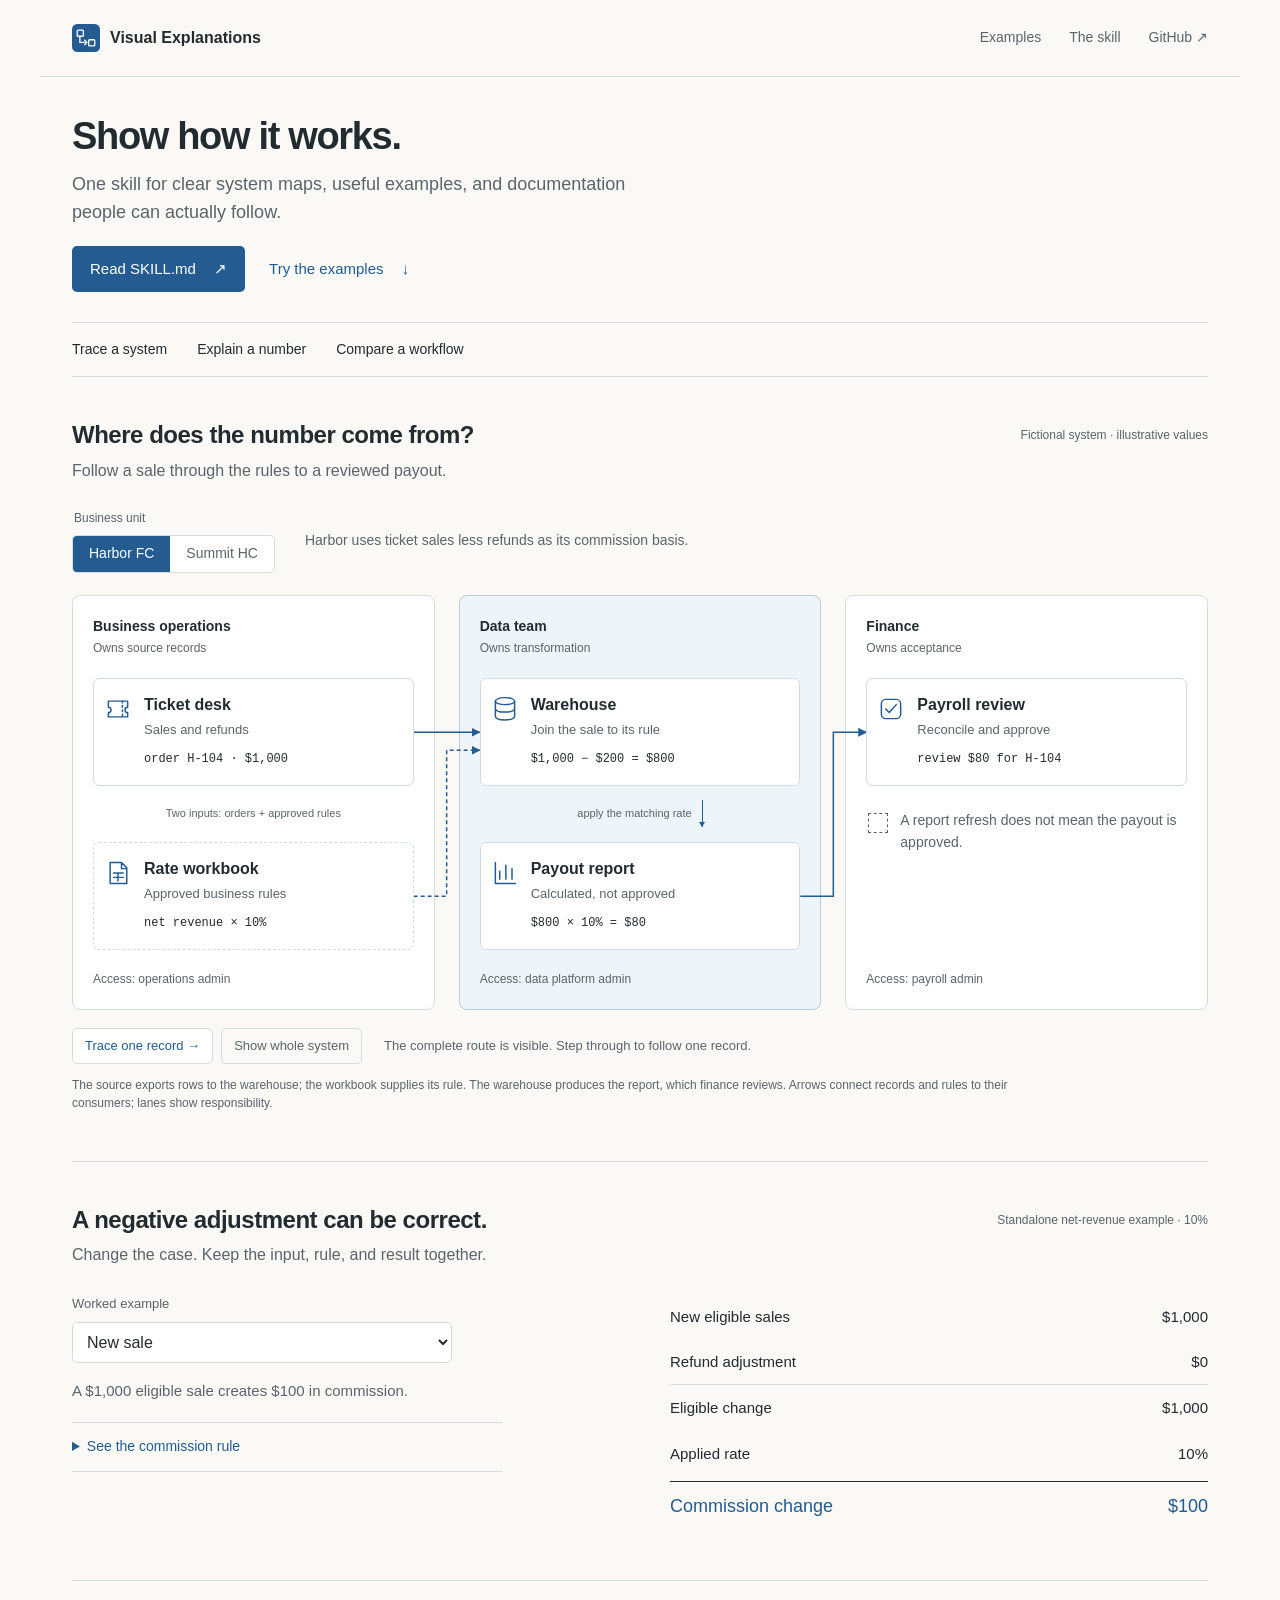
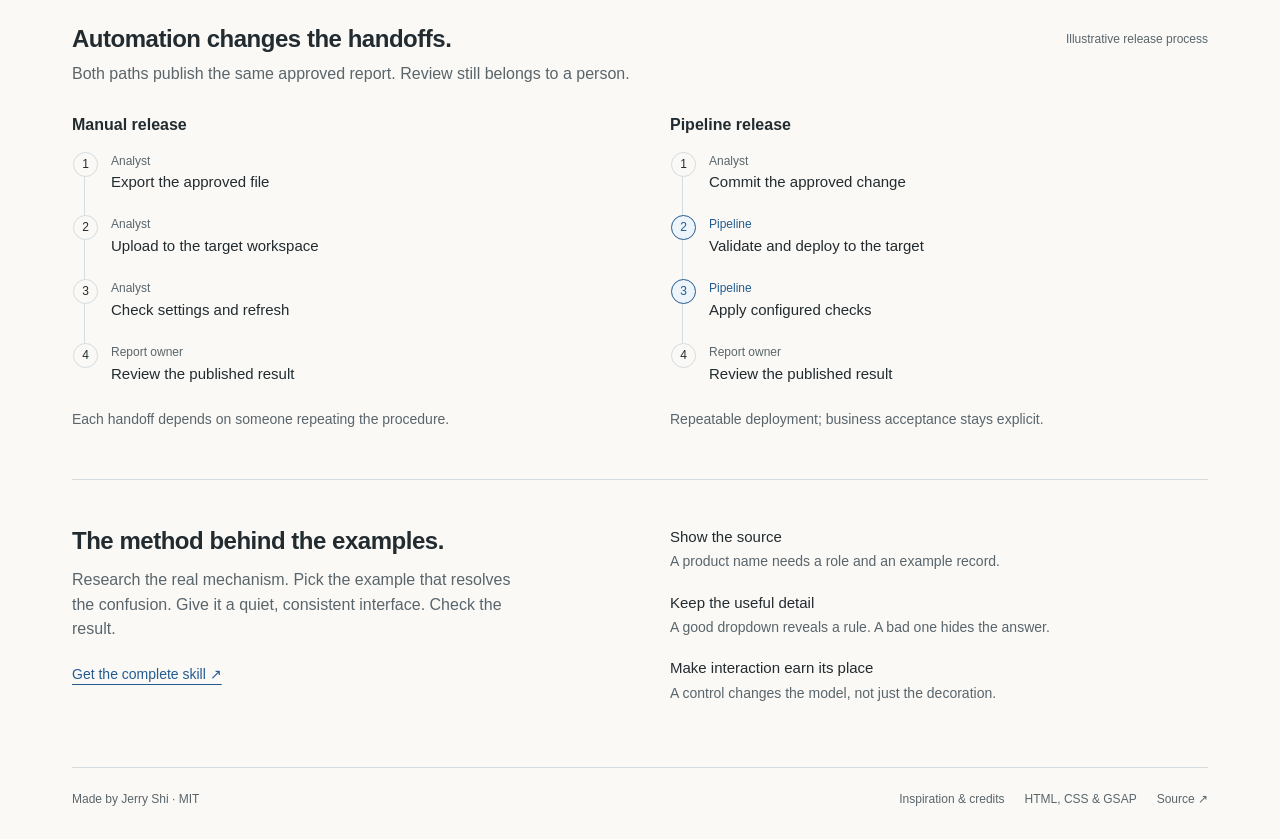
==== index.html @ a8cb2720 "Publish visual explanation skill and interactive example gallery" ====
<!doctype html>
<html lang="en">
  <head>
    <meta charset="utf-8" />
    <meta name="viewport" content="width=device-width,initial-scale=1" />
    <meta
      name="description"
      content="A practical skill for visual documentation. Trace a source, inspect a rule, compare a workflow."
    />
    <title>Visual Explanations — Jerry Shi</title>
    <link rel="icon" href="assets/mark.svg" type="image/svg+xml" />
    <link rel="stylesheet" href="examples/style.css" />
    <script defer src="examples/model.js"></script>
    <script defer src="examples/app.js"></script>
  </head>
  <body>
    <a class="skip" href="#main">Skip to examples</a>
    <svg class="symbol-bank" aria-hidden="true">
      <defs>
        <symbol id="ticket" viewBox="0 0 32 32">
          <path d="M5 7h22v7a3 3 0 0 0 0 6v5H5v-5a3 3 0 0 0 0-6Z" />
          <path d="M21 7v18" stroke-dasharray="2 3" />
        </symbol>
        <symbol id="sheet" viewBox="0 0 32 32">
          <path d="M7 4h13l6 6v18H7Z M20 4v7h6 M11 16h11 M11 21h11 M16 16v9" />
        </symbol>
        <symbol id="database" viewBox="0 0 32 32">
          <ellipse cx="16" cy="7" rx="11" ry="4" />
          <path d="M5 7v17c0 6 22 6 22 0V7 M5 15c0 6 22 6 22 0" />
        </symbol>
        <symbol id="chart" viewBox="0 0 32 32">
          <path d="M5 4v24h23 M10 23V14 M17 23V7 M24 23V11" />
        </symbol>
        <symbol id="check" viewBox="0 0 32 32">
          <rect x="5" y="5" width="22" height="22" rx="5" />
          <path d="m10 16 4 4 8-9" />
        </symbol>
      </defs>
    </svg>
    <header class="site-header">
      <a href="#" class="wordmark"
        ><img src="assets/mark.svg" width="28" height="28" alt="" />Visual
        Explanations</a
      >
      <nav aria-label="Main">
        <a href="#system">Examples</a
        ><a
          href="https://github.com/jerryshi042003/visual-explanations/blob/main/SKILL.md"
          >The skill</a
        ><a href="https://github.com/jerryshi042003/visual-explanations"
          >GitHub ↗</a
        >
      </nav>
    </header>
    <main id="main">
      <section class="intro">
        <h1>Show how it works.</h1>
        <p>
          One skill for clear system maps, useful examples, and documentation
          people can actually follow.
        </p>
        <div class="intro-links">
          <a
            class="primary"
            href="https://github.com/jerryshi042003/visual-explanations/blob/main/SKILL.md"
            >Read SKILL.md <span aria-hidden="true">↗</span></a
          ><a href="#system"
            >Try the examples <span aria-hidden="true">↓</span></a
          >
        </div>
      </section>
      <div class="section-nav">
        <a href="#system">Trace a system</a
        ><a href="#calculation">Explain a number</a
        ><a href="#workflow">Compare a workflow</a>
      </div>
      <section id="system" class="example">
        <div class="section-head">
          <div>
            <h2>Where does the number come from?</h2>
            <p>Follow a sale through the rules to a reviewed payout.</p>
          </div>
          <span class="annotation">Fictional system · illustrative values</span>
        </div>
        <div class="toolbar">
          <fieldset>
            <legend>Business unit</legend>
            <div class="segmented">
              <button type="button" data-unit="harbor" aria-pressed="true">
                Harbor FC</button
              ><button type="button" data-unit="summit" aria-pressed="false">
                Summit HC
              </button>
            </div>
          </fieldset>
          <p id="unit-description">
            Harbor uses ticket sales less refunds as its commission basis.
          </p>
        </div>
        <div
          class="system-map"
          aria-label="Source to payout, grouped by responsible team"
        >
          <svg class="flow-edges" aria-hidden="true">
            <defs>
              <marker
                id="arrow"
                viewBox="0 0 10 10"
                refX="9"
                refY="5"
                markerWidth="6"
                markerHeight="6"
                orient="auto"
              >
                <path d="M0 0 10 5 0 10Z" fill="#245b91" />
              </marker>
            </defs>
            <g></g>
          </svg>
          <div class="lane">
            <div class="lane-heading">
              Business operations<span>Owns source records</span>
            </div>
            <div class="node" data-stage="0">
              <svg aria-hidden="true"><use href="#ticket" /></svg>
              <div>
                <h3 id="source-name">Ticket desk</h3>
                <p id="source-role">Sales and refunds</p>
                <code id="source-record">order H-104 · $1,000</code>
              </div>
            </div>
            <div class="connector">
              <span>Two inputs: orders + approved rules</span>
            </div>
            <div class="node rule-node">
              <svg aria-hidden="true"><use href="#sheet" /></svg>
              <div>
                <h3>Rate workbook</h3>
                <p>Approved business rules</p>
                <code id="rule-record">net revenue × 10%</code>
              </div>
            </div>
            <p class="access">Access: operations admin</p>
          </div>
          <div class="lane data-lane">
            <div class="lane-heading">
              Data team<span>Owns transformation</span>
            </div>
            <div class="node" data-stage="1">
              <svg aria-hidden="true"><use href="#database" /></svg>
              <div>
                <h3>Warehouse</h3>
                <p>Join the sale to its rule</p>
                <code id="warehouse-record">$1,000 − $200 = $800</code>
              </div>
            </div>
            <div class="connector">
              <span>apply the matching rate</span><i aria-hidden="true"></i>
            </div>
            <div class="node" data-stage="2">
              <svg aria-hidden="true"><use href="#chart" /></svg>
              <div>
                <h3>Payout report</h3>
                <p>Calculated, not approved</p>
                <code id="report-record">$800 × 10% = $80</code>
              </div>
            </div>
            <p class="access">Access: data platform admin</p>
          </div>
          <div class="lane">
            <div class="lane-heading">Finance<span>Owns acceptance</span></div>
            <div class="node" data-stage="3">
              <svg aria-hidden="true"><use href="#check" /></svg>
              <div>
                <h3>Payroll review</h3>
                <p>Reconcile and approve</p>
                <code id="payroll-record">review $80 for H-104</code>
              </div>
            </div>
            <div class="boundary-note">
              <span class="line-swatch" aria-hidden="true"></span>
              <p>A report refresh does not mean the payout is approved.</p>
            </div>
            <p class="access">Access: payroll admin</p>
          </div>
        </div>
        <div class="trace">
          <div class="trace-controls">
            <button id="trace-next" type="button">Trace one record →</button
            ><button id="trace-reset" type="button" class="quiet">
              Show whole system
            </button>
          </div>
          <p id="trace-status" role="status">
            The complete route is visible. Step through to follow one record.
          </p>
        </div>
        <p class="map-key">
          The source exports rows to the warehouse; the workbook supplies its
          rule. The warehouse produces the report, which finance reviews. Arrows
          connect records and rules to their consumers; lanes show
          responsibility.
        </p>
      </section>
      <section id="calculation" class="example">
        <div class="section-head">
          <div>
            <h2>A negative adjustment can be correct.</h2>
            <p>Change the case. Keep the input, rule, and result together.</p>
          </div>
          <span class="annotation">Standalone net-revenue example · 10%</span>
        </div>
        <div class="calculator">
          <div class="case-select">
            <label for="case">Worked example</label
            ><select id="case">
              <option value="sale">New sale</option>
              <option value="refund">Refund after payment</option>
              <option value="mixed">Sale and refund together</option>
            </select>
            <p id="case-explanation">
              A $1,000 eligible sale creates $100 in commission.
            </p>
            <details>
              <summary>See the commission rule</summary>
              <div class="rule-example">
                <p>Eligible change × 10% = commission change</p>
                <p>
                  A refund reverses the commission attributable to that refund.
                  It is not a second charge for the original sale.
                </p>
                <p>
                  This example assumes the refund is eligible for reversal and
                  uses the original 10% rate.
                </p>
              </div>
            </details>
          </div>
          <div class="math" aria-live="polite">
            <div>
              <span>New eligible sales</span><output id="sales">$1,000</output>
            </div>
            <div>
              <span>Refund adjustment</span><output id="refund">$0</output>
            </div>
            <div class="subtotal">
              <span>Eligible change</span><output id="basis">$1,000</output>
            </div>
            <div><span>Applied rate</span><output>10%</output></div>
            <div class="result">
              <span>Commission change</span
              ><output id="commission">$100</output>
            </div>
          </div>
        </div>
      </section>
      <section id="workflow" class="example">
        <div class="section-head">
          <div>
            <h2>Automation changes the handoffs.</h2>
            <p>
              Both paths publish the same approved report. Review still belongs
              to a person.
            </p>
          </div>
          <span class="annotation">Illustrative release process</span>
        </div>
        <div class="comparison">
          <div>
            <h3>Manual release</h3>
            <ol>
              <li><span>Analyst</span>Export the approved file</li>
              <li><span>Analyst</span>Upload to the target workspace</li>
              <li><span>Analyst</span>Check settings and refresh</li>
              <li><span>Report owner</span>Review the published result</li>
            </ol>
            <p>Each handoff depends on someone repeating the procedure.</p>
          </div>
          <div>
            <h3>Pipeline release</h3>
            <ol>
              <li><span>Analyst</span>Commit the approved change</li>
              <li class="machine">
                <span>Pipeline</span>Validate and deploy to the target
              </li>
              <li class="machine">
                <span>Pipeline</span>Apply configured checks
              </li>
              <li><span>Report owner</span>Review the published result</li>
            </ol>
            <p>Repeatable deployment; business acceptance stays explicit.</p>
          </div>
        </div>
      </section>
      <section class="method" id="method">
        <div>
          <h2>The method behind the examples.</h2>
          <p>
            Research the real mechanism. Pick the example that resolves the
            confusion. Give it a quiet, consistent interface. Check the result.
          </p>
          <a
            href="https://github.com/jerryshi042003/visual-explanations/blob/main/SKILL.md"
            >Get the complete skill ↗</a
          >
        </div>
        <dl>
          <div>
            <dt>Show the source</dt>
            <dd>A product name needs a role and an example record.</dd>
          </div>
          <div>
            <dt>Keep the useful detail</dt>
            <dd>A good dropdown reveals a rule. A bad one hides the answer.</dd>
          </div>
          <div>
            <dt>Make interaction earn its place</dt>
            <dd>A control changes the model, not just the decoration.</dd>
          </div>
        </dl>
      </section>
      <footer>
        <span>Made by Jerry Shi · MIT</span>
        <div>
          <a
            href="https://github.com/jerryshi042003/visual-explanations/blob/main/references/inspiration.md"
            >Inspiration & credits</a
          ><a
            href="https://github.com/jerryshi042003/visual-explanations/blob/main/references/toolkit.md"
            >HTML, CSS & GSAP</a
          ><a href="https://github.com/jerryshi042003/visual-explanations"
            >Source ↗</a
          >
        </div>
      </footer>
    </main>
  </body>
</html>
---- examples/style.css ----
:root {
  --paper: #faf9f6;
  --white: #fff;
  --ink: #222b30;
  --muted: #59656b;
  --line: #d5dce0;
  --blue: #245b91;
  --tint: #edf4fa;
  --warm: #f2eee4;
  --radius: 8px;
}
* {
  box-sizing: border-box;
}
html {
  scroll-behavior: smooth;
  scroll-padding-top: 24px;
}
body {
  margin: 0;
  background: var(--paper);
  color: var(--ink);
  font:
    16px/1.55 -apple-system,
    BlinkMacSystemFont,
    "Segoe UI",
    sans-serif;
}
::selection {
  background: #c8dfef;
  color: #142f47;
}
a {
  color: var(--blue);
  text-underline-offset: 5px;
}
button,
select {
  font: inherit;
}
button,
a,
select,
summary {
  -webkit-tap-highlight-color: transparent;
}
button {
  cursor: pointer;
}
a:focus-visible,
button:focus-visible,
select:focus-visible,
summary:focus-visible {
  outline: 3px solid var(--blue);
  outline-offset: 4px;
}
h1,
h2,
h3,
p {
  margin: 0;
}
h1 {
  font-size: clamp(32px, 4.2vw, 50px);
  font-weight: 600;
  letter-spacing: -0.035em;
  line-height: 1.15;
}
h2 {
  font-size: 24px;
  font-weight: 600;
  letter-spacing: -0.02em;
  line-height: 1.3;
}
h3 {
  font-size: 16px;
  font-weight: 600;
}
p {
  color: var(--muted);
}
.symbol-bank {
  position: absolute;
  width: 0;
  height: 0;
  overflow: hidden;
}
.skip {
  position: absolute;
  left: 20px;
  top: -80px;
  background: white;
  padding: 12px;
  z-index: 10;
}
.skip:focus {
  top: 12px;
}
.site-header {
  max-width: 1200px;
  margin: auto;
  padding: 24px 32px;
  display: flex;
  justify-content: space-between;
  align-items: center;
  border-bottom: 1px solid var(--line);
}
.wordmark {
  display: flex;
  align-items: center;
  gap: 10px;
  font-size: 16px;
  font-weight: 600;
  color: var(--ink);
  text-decoration: none;
}
.site-header nav {
  display: flex;
  gap: 28px;
  font-size: 14px;
}
.site-header nav a {
  color: var(--muted);
  text-decoration: none;
}
.site-header a:hover,
footer a:hover {
  text-decoration: underline;
}
main {
  max-width: 1200px;
  padding: 0 32px;
  margin: auto;
}
.intro {
  padding: 64px 0 48px;
  max-width: 720px;
}
.intro p {
  margin: 18px 0 24px;
  max-width: 570px;
  font-size: 18px;
}
.intro-links {
  display: flex;
  align-items: center;
  gap: 24px;
}
.intro-links a {
  text-decoration: none;
  font-size: 15px;
}
.intro-links span {
  margin-left: 14px;
}
.primary {
  background: var(--blue);
  color: white;
  padding: 11px 18px;
  border-radius: 5px;
}
.primary:hover {
  background: #194974;
}
.section-nav {
  display: flex;
  gap: 30px;
  padding: 16px 0;
  border-block: 1px solid var(--line);
  font-size: 14px;
}
.section-nav a {
  color: var(--ink);
  text-decoration: none;
}
.section-nav a:hover {
  text-decoration: underline;
}
.example {
  padding: 42px 0 48px;
  border-bottom: 1px solid var(--line);
}
.section-head {
  display: flex;
  align-items: flex-start;
  justify-content: space-between;
  gap: 20px;
  margin-bottom: 26px;
}
.section-head p {
  margin-top: 8px;
}
.annotation {
  font-size: 12px;
  color: var(--muted);
  white-space: nowrap;
  padding-top: 7px;
}
.toolbar {
  display: flex;
  align-items: center;
  gap: 30px;
  margin-bottom: 22px;
}
.toolbar p {
  font-size: 14px;
  max-width: 510px;
}
.toolbar fieldset {
  margin: 0;
  padding: 0;
  border: 0;
  flex-shrink: 0;
}
.toolbar legend {
  font-size: 12px;
  margin-bottom: 7px;
  color: var(--muted);
}
.segmented {
  display: flex;
  border: 1px solid var(--line);
  border-radius: 5px;
  overflow: hidden;
  background: white;
}
.segmented button {
  border: 0;
  padding: 7px 16px;
  background: transparent;
  color: var(--muted);
  font-size: 14px;
}
.segmented button[aria-pressed="true"] {
  background: var(--blue);
  color: white;
}
.system-map {
  display: grid;
  grid-template-columns: 1fr 1fr 1fr;
  gap: 24px;
}
.lane {
  border: 1px solid var(--line);
  border-radius: var(--radius);
  padding: 20px;
  background: var(--white);
  position: relative;
  display: flex;
  flex-direction: column;
}
.lane:not(:last-child)::after {
  content: "→";
  position: absolute;
  right: -21px;
  top: 112px;
  font-size: 20px;
  color: var(--blue);
  z-index: 1;
}
.data-lane {
  background: var(--tint);
  border-color: #b6cde0;
}
.lane-heading {
  font-size: 14px;
  font-weight: 600;
  margin-bottom: 20px;
}
.lane-heading span {
  display: block;
  font-size: 12px;
  font-weight: 400;
  color: var(--muted);
  margin-top: 2px;
}
.node {
  display: flex;
  align-items: flex-start;
  gap: 12px;
  padding: 14px 10px;
  border: 1px solid var(--line);
  border-radius: 6px;
  background: white;
  min-height: 108px;
  transition:
    border-color 0.16s,
    background 0.16s;
}
.node svg {
  width: 28px;
  height: 28px;
  flex-shrink: 0;
  fill: none;
  stroke: var(--blue);
  stroke-width: 1.7;
  stroke-linecap: round;
  stroke-linejoin: round;
  margin-top: 2px;
}
.node p {
  font-size: 13px;
  margin-top: 2px;
}
.node code {
  font:
    12px/1.5 ui-monospace,
    SFMono-Regular,
    Consolas,
    monospace;
  display: block;
  margin-top: 10px;
  color: var(--ink);
  overflow-wrap: anywhere;
}
.node.active {
  border: 2px solid var(--blue);
  padding: 13px 9px;
  background: #f8fbff;
}
.node.active h3::after {
  content: " · current";
  font-weight: 400;
  color: var(--blue);
  font-size: 12px;
}
.connector {
  height: 56px;
  display: flex;
  gap: 10px;
  align-items: center;
  justify-content: center;
  font-size: 11px;
  color: var(--muted);
}
.connector i {
  height: 27px;
  width: 1px;
  background: var(--blue);
  position: relative;
}
.connector i::after {
  content: "";
  position: absolute;
  bottom: 0;
  left: -3px;
  border-top: 5px solid var(--blue);
  border-inline: 3.5px solid transparent;
}
.rule-node {
  border-style: dashed;
}
.access {
  font-size: 12px;
  margin-top: auto;
  padding-top: 20px;
}
.boundary-note {
  display: flex;
  gap: 12px;
  padding: 24px 2px;
  align-items: flex-start;
}
.boundary-note p {
  font-size: 14px;
}
.line-swatch {
  height: 20px;
  width: 20px;
  border: 1px dashed var(--muted);
  flex-shrink: 0;
  margin-top: 3px;
}
.trace {
  padding: 18px 0 12px;
  display: flex;
  gap: 22px;
  align-items: center;
}
.trace-controls {
  display: flex;
  gap: 8px;
  flex-shrink: 0;
}
.trace button {
  background: white;
  border: 1px solid var(--line);
  border-radius: 5px;
  padding: 7px 12px;
  font-size: 13px;
  color: var(--blue);
}
.trace button:hover {
  border-color: var(--blue);
}
.trace .quiet {
  background: transparent;
  color: var(--muted);
}
.trace p {
  font-size: 13px;
}
.map-key {
  font-size: 12px;
  max-width: 950px;
}
.calculator {
  display: grid;
  grid-template-columns: 1fr 1fr;
  gap: 60px;
}
.case-select label {
  display: block;
  font-size: 13px;
  color: var(--muted);
  margin-bottom: 8px;
}
select {
  width: 100%;
  max-width: 380px;
  background: white;
  border: 1px solid var(--line);
  border-radius: 5px;
  padding: 10px;
  color: var(--ink);
}
.case-select > p {
  font-size: 15px;
  margin: 16px 0 20px;
  max-width: 430px;
}
details {
  border-block: 1px solid var(--line);
  padding: 13px 0;
  max-width: 430px;
}
summary {
  cursor: pointer;
  font-size: 14px;
  color: var(--blue);
}
.rule-example p {
  font-size: 13px;
  margin-top: 14px;
}
.math {
  font-variant-numeric: tabular-nums;
}
.math > div {
  display: flex;
  justify-content: space-between;
  gap: 20px;
  padding: 11px 0;
  font-size: 15px;
}
.math output {
  font-weight: 500;
}
.math .subtotal {
  border-top: 1px solid var(--line);
}
.math .result {
  border-top: 1px solid var(--ink);
  margin-top: 5px;
  color: var(--blue);
  font-size: 18px;
}
.comparison {
  display: grid;
  grid-template-columns: 1fr 1fr;
  gap: 60px;
}
.comparison h3 {
  margin-bottom: 14px;
}
.comparison ol {
  list-style: none;
  padding: 0;
  margin: 0;
  counter-reset: step;
}
.comparison li {
  position: relative;
  margin-left: 12px;
  padding: 0 0 22px 26px;
  border-left: 1px solid var(--line);
  font-size: 15px;
  counter-increment: step;
}
.comparison li:last-child {
  border-left-color: transparent;
  padding-bottom: 8px;
}
.comparison li::before {
  content: counter(step);
  position: absolute;
  left: -12px;
  top: 0;
  width: 23px;
  height: 23px;
  background: var(--paper);
  border: 1px solid var(--line);
  border-radius: 50%;
  text-align: center;
  font-size: 12px;
  line-height: 22px;
}
.comparison li span {
  display: block;
  font-size: 12px;
  color: var(--muted);
}
.comparison li.machine::before {
  background: var(--tint);
  border-color: var(--blue);
  color: var(--blue);
}
.comparison li.machine span {
  color: var(--blue);
}
.comparison p {
  font-size: 14px;
  margin-top: 16px;
  max-width: 420px;
}
.method {
  display: grid;
  grid-template-columns: 1fr 1fr;
  gap: 60px;
  padding: 45px 0;
}
.method p {
  margin: 12px 0 20px;
  max-width: 440px;
}
.method > a,
.method a {
  font-size: 14px;
}
.method dl {
  margin: 0;
}
.method dl div {
  padding: 0 0 18px;
}
.method dt {
  font-size: 15px;
  font-weight: 500;
}
.method dd {
  margin: 3px 0 0;
  font-size: 14px;
  color: var(--muted);
}
footer {
  padding: 22px 0 30px;
  border-top: 1px solid var(--line);
  display: flex;
  justify-content: space-between;
  gap: 20px;
  font-size: 12px;
  color: var(--muted);
}
footer div {
  display: flex;
  gap: 20px;
}
footer a {
  text-decoration: none;
  color: var(--muted);
}
@media (max-width: 950px) {
  .system-map {
    gap: 18px;
  }
  .lane {
    padding: 14px;
  }
  .lane:not(:last-child)::after {
    right: -17px;
  }
  .node {
    gap: 7px;
  }
  .node svg {
    width: 22px;
  }
  .section-head {
    display: block;
  }
  .annotation {
    display: block;
    margin-top: 8px;
  }
  .trace {
    align-items: flex-start;
    flex-direction: column;
    gap: 10px;
  }
  .calculator,
  .comparison,
  .method {
    gap: 32px;
  }
}
@media (max-width: 700px) {
  .site-header {
    padding: 18px 20px;
    align-items: flex-start;
    gap: 16px;
  }
  .site-header nav {
    gap: 14px;
    font-size: 12px;
  }
  .site-header nav a:first-child {
    display: none;
  }
  .wordmark {
    font-size: 14px;
    gap: 7px;
  }
  .wordmark img {
    width: 22px;
    height: 22px;
  }
  main {
    padding: 0 20px;
  }
  .intro {
    padding: 38px 0 30px;
  }
  .intro p {
    font-size: 16px;
  }
  .section-nav {
    gap: 20px;
    flex-wrap: wrap;
    font-size: 12px;
  }
  .example {
    padding: 30px 0;
  }
  h2 {
    font-size: 22px;
  }
  .section-head p {
    font-size: 15px;
  }
  .annotation {
    white-space: normal;
  }
  .toolbar {
    align-items: flex-start;
    flex-direction: column;
    gap: 12px;
  }
  .system-map {
    grid-template-columns: 1fr;
    gap: 28px;
  }
  .lane {
    padding: 18px;
  }
  .lane:not(:last-child)::after {
    content: "↓";
    top: auto;
    right: 50%;
    bottom: -29px;
  }
  .node {
    min-height: 100px;
    gap: 14px;
    padding: 14px;
  }
  .node.active {
    padding: 13px;
  }
  .node svg {
    width: 28px;
  }
  .node p {
    font-size: 14px;
  }
  .node code {
    font-size: 13px;
  }
  .connector {
    font-size: 12px;
  }
  .lane-heading {
    margin-bottom: 14px;
  }
  .access {
    padding-top: 15px;
  }
  .boundary-note {
    padding: 20px 0 0;
  }
  .calculator,
  .comparison,
  .method {
    grid-template-columns: 1fr;
    gap: 28px;
  }
  .math {
    padding-top: 4px;
  }
  .comparison > div + div {
    padding-top: 12px;
  }
  .method {
    padding: 30px 0;
  }
  .trace-controls {
    flex-wrap: wrap;
  }
  .trace button {
    font-size: 12px;
  }
  footer {
    flex-direction: column;
  }
  footer div {
    flex-wrap: wrap;
    gap: 15px;
  }
  .intro-links {
    gap: 18px;
  }
}
@media (prefers-reduced-motion: reduce) {
  html {
    scroll-behavior: auto;
  }
  * {
    transition: none !important;
  }
}
@media print {
  .site-header nav,
  .intro-links,
  .section-nav,
  .trace-controls,
  footer {
    display: none;
  }
  body {
    background: white;
  }
  .example {
    break-inside: avoid;
  }
  .system-map {
    grid-template-columns: repeat(3, 1fr);
  }
  .lane:not(:last-child)::after {
    content: "→";
    right: -21px;
    top: 112px;
    bottom: auto;
  }
  details {
    display: block;
  }
  details > * {
    display: block;
  }
  .calculator,
  .comparison {
    grid-template-columns: 1fr 1fr;
  }
}

/* Edges connect actual nodes, independently of the ownership containers. */
.system-map {
  position: relative;
}
.flow-edges {
  position: absolute;
  inset: 0;
  width: 100%;
  height: 100%;
  z-index: 2;
  overflow: visible;
  pointer-events: none;
}
.flow-edges path.edge {
  fill: none;
  stroke: var(--blue);
  stroke-width: 1.5;
  marker-end: url(#arrow);
}
.lane:not(:last-child)::after {
  display: none;
}
.intro {
  padding-top: 38px;
  padding-bottom: 30px;
}
.intro h1 {
  font-size: 38px;
}
.intro p {
  margin: 12px 0 20px;
}
.node,
.lane-heading,
.access,
.connector,
.boundary-note {
  position: relative;
  z-index: 3;
}
.node {
  z-index: 4;
}
@media (max-width: 700px) {
  .flow-edges {
    display: none;
  }
  .lane:not(:last-child)::after {
    display: block;
  }
  .intro h1 {
    font-size: 32px;
  }
}
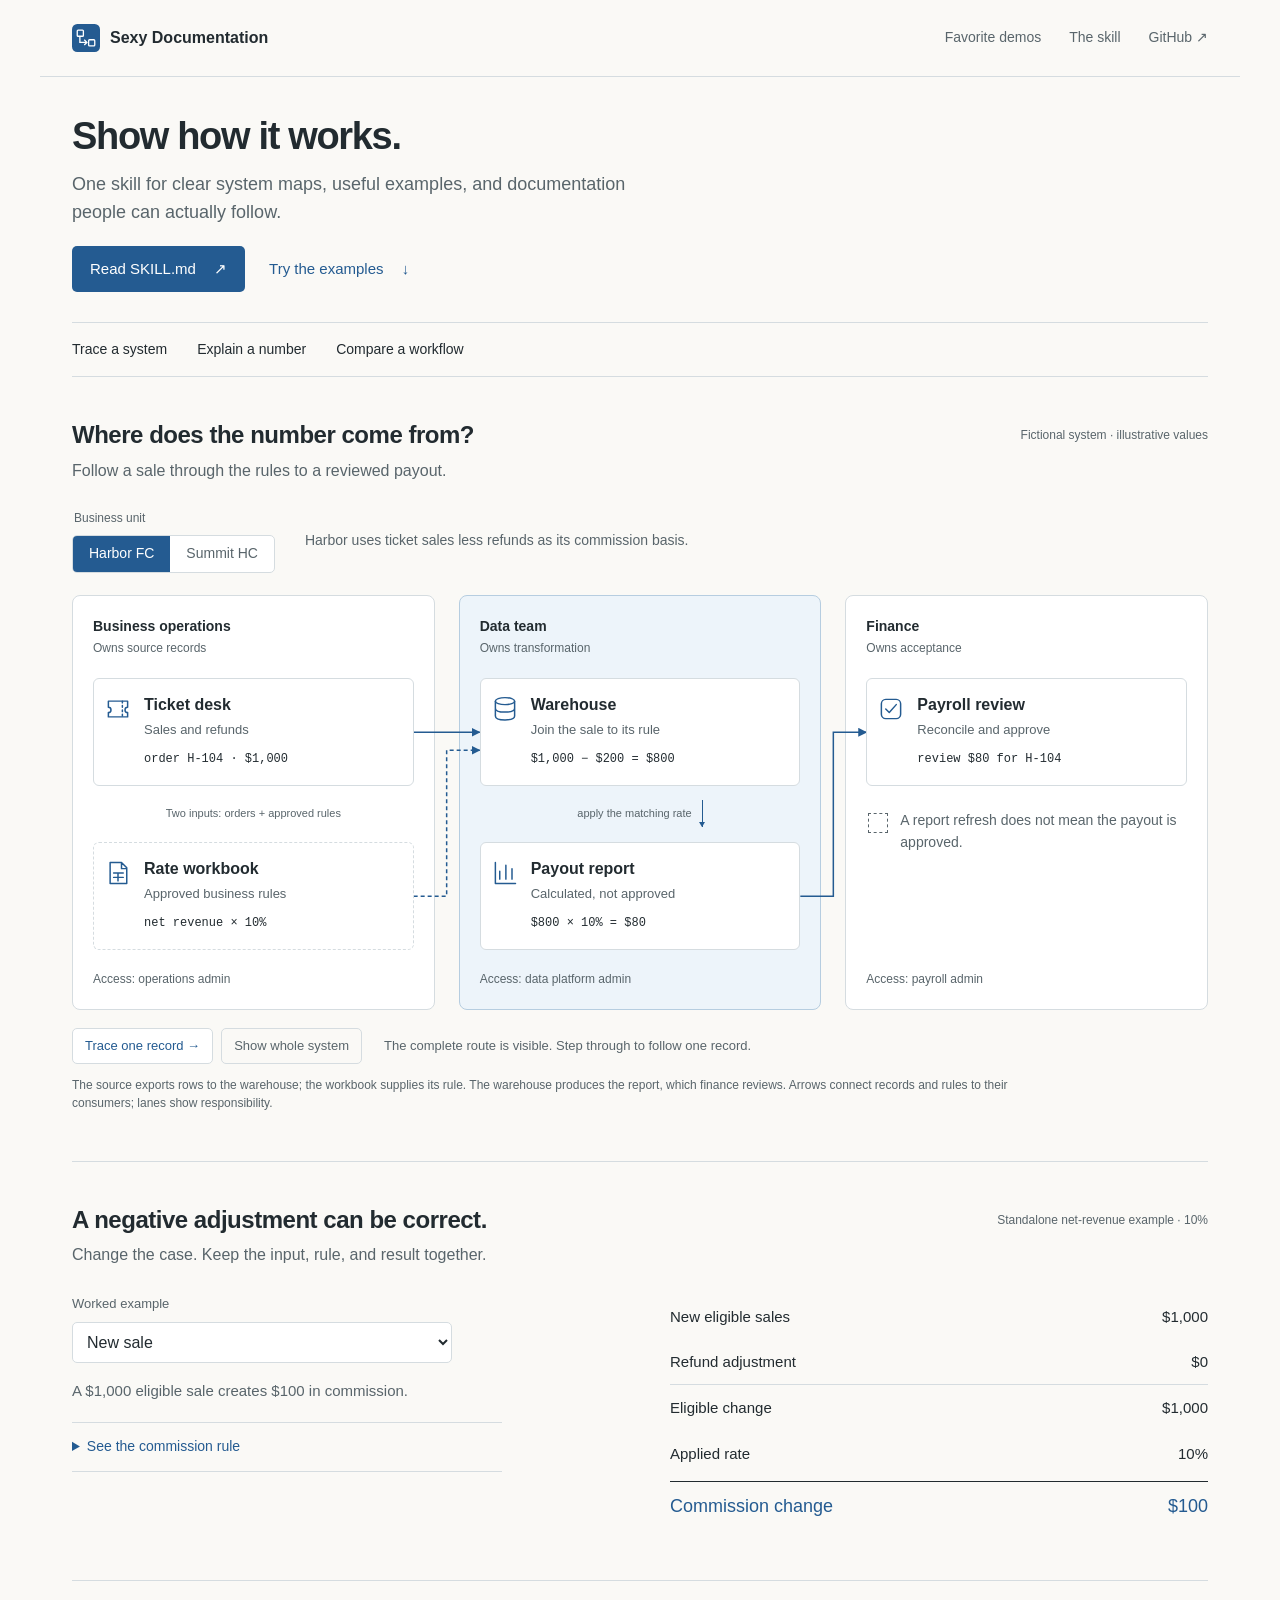
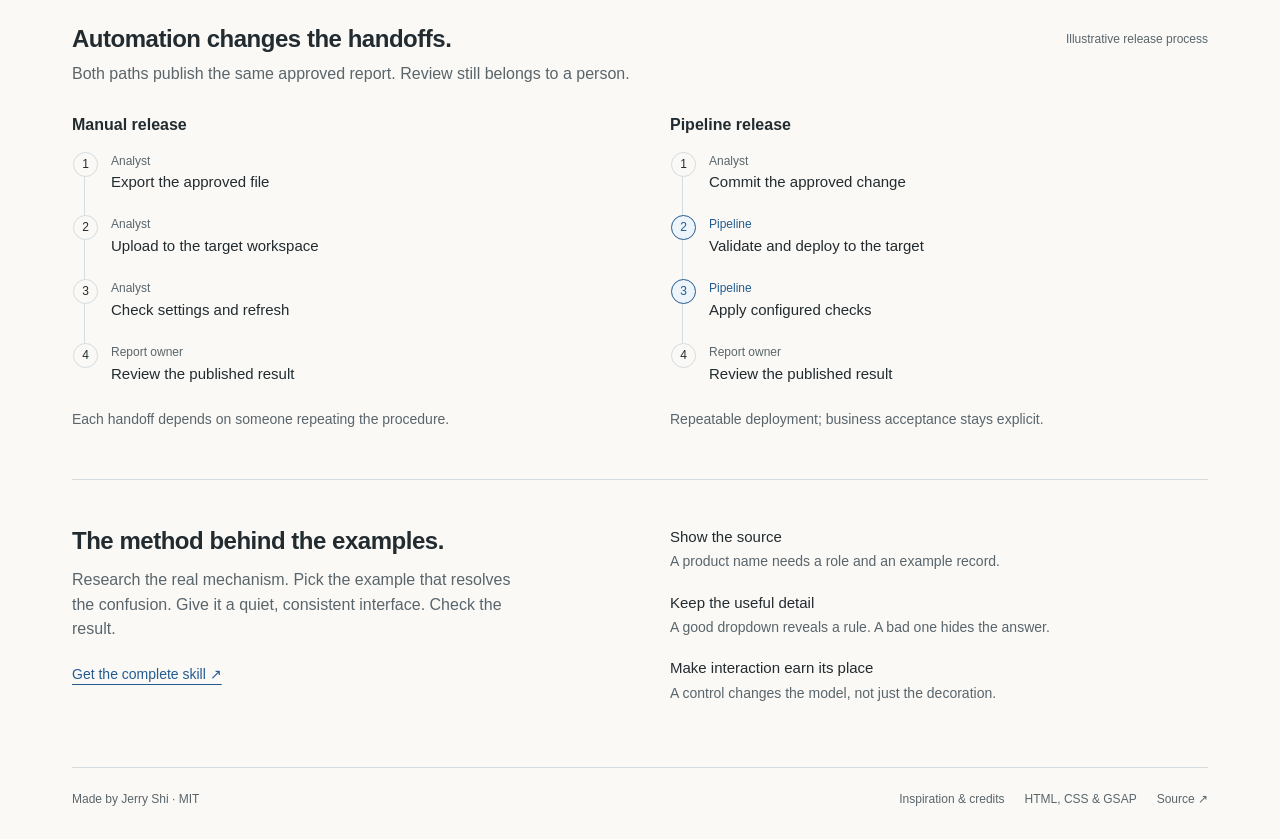
==== commit fd1f76d9: "Show five favorite visual demos and name the skill Sexy Documentation" ====
--- a/index.html
+++ b/index.html
@@ -7,7 +7,7 @@
       name="description"
       content="A practical skill for visual documentation. Trace a source, inspect a rule, compare a workflow."
     />
-    <title>Visual Explanations — Jerry Shi</title>
+    <title>Sexy Documentation — Jerry Shi</title>
     <link rel="icon" href="assets/mark.svg" type="image/svg+xml" />
     <link rel="stylesheet" href="examples/style.css" />
     <script defer src="examples/model.js"></script>
@@ -39,15 +39,15 @@
     </svg>
     <header class="site-header">
       <a href="#" class="wordmark"
-        ><img src="assets/mark.svg" width="28" height="28" alt="" />Visual
-        Explanations</a
+        ><img src="assets/mark.svg" width="28" height="28" alt="" />Sexy
+        Documentation</a
       >
       <nav aria-label="Main">
-        <a href="#system">Examples</a
+        <a href="examples/favorites.html">Favorite demos</a
         ><a
-          href="https://github.com/jerryshi042003/visual-explanations/blob/main/SKILL.md"
+          href="https://github.com/jerryshi042003/sexy-documentation/blob/main/SKILL.md"
           >The skill</a
-        ><a href="https://github.com/jerryshi042003/visual-explanations"
+        ><a href="https://github.com/jerryshi042003/sexy-documentation"
           >GitHub ↗</a
         >
       </nav>
@@ -62,7 +62,7 @@
         <div class="intro-links">
           <a
             class="primary"
-            href="https://github.com/jerryshi042003/visual-explanations/blob/main/SKILL.md"
+            href="https://github.com/jerryshi042003/sexy-documentation/blob/main/SKILL.md"
             >Read SKILL.md <span aria-hidden="true">↗</span></a
           ><a href="#system"
             >Try the examples <span aria-hidden="true">↓</span></a
@@ -300,7 +300,7 @@
             confusion. Give it a quiet, consistent interface. Check the result.
           </p>
           <a
-            href="https://github.com/jerryshi042003/visual-explanations/blob/main/SKILL.md"
+            href="https://github.com/jerryshi042003/sexy-documentation/blob/main/SKILL.md"
             >Get the complete skill ↗</a
           >
         </div>
@@ -323,12 +323,12 @@
         <span>Made by Jerry Shi · MIT</span>
         <div>
           <a
-            href="https://github.com/jerryshi042003/visual-explanations/blob/main/references/inspiration.md"
+            href="https://github.com/jerryshi042003/sexy-documentation/blob/main/references/inspiration.md"
             >Inspiration & credits</a
           ><a
-            href="https://github.com/jerryshi042003/visual-explanations/blob/main/references/toolkit.md"
+            href="https://github.com/jerryshi042003/sexy-documentation/blob/main/references/toolkit.md"
             >HTML, CSS & GSAP</a
-          ><a href="https://github.com/jerryshi042003/visual-explanations"
+          ><a href="https://github.com/jerryshi042003/sexy-documentation"
             >Source ↗</a
           >
         </div>
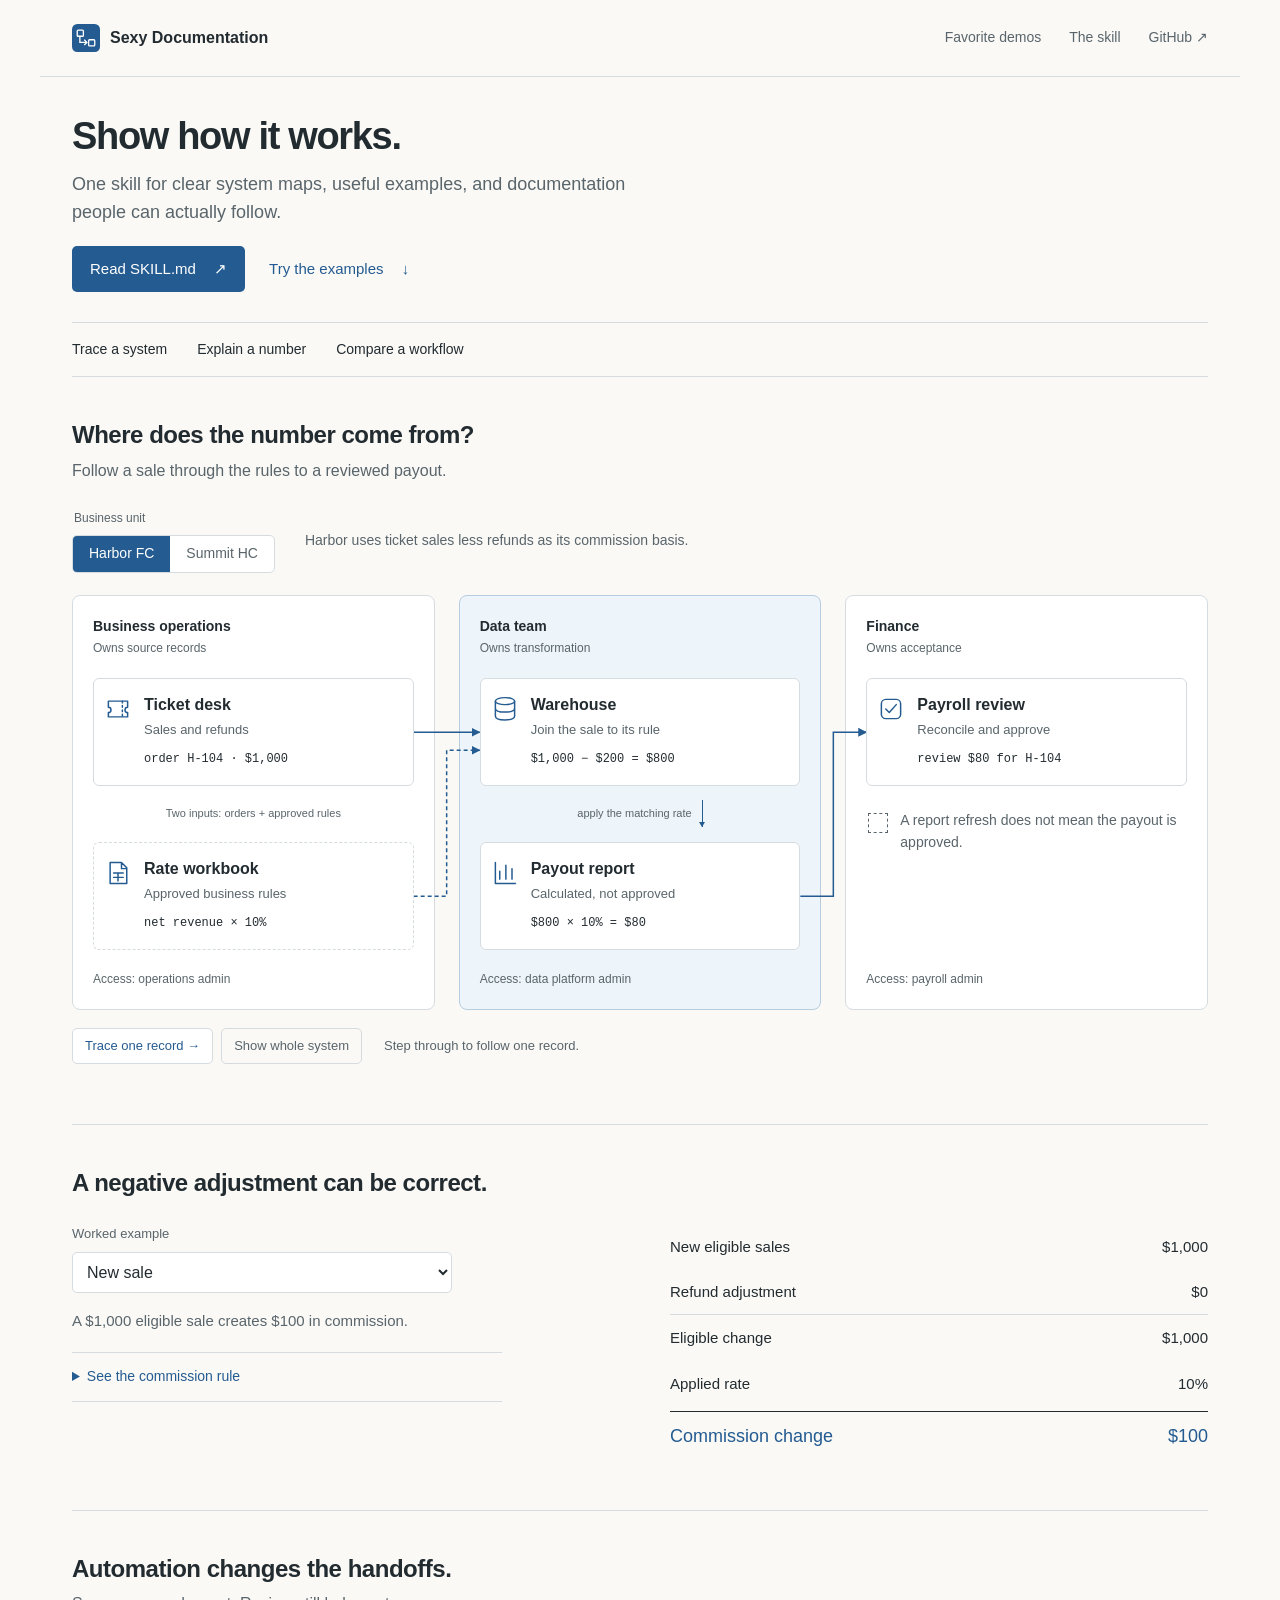
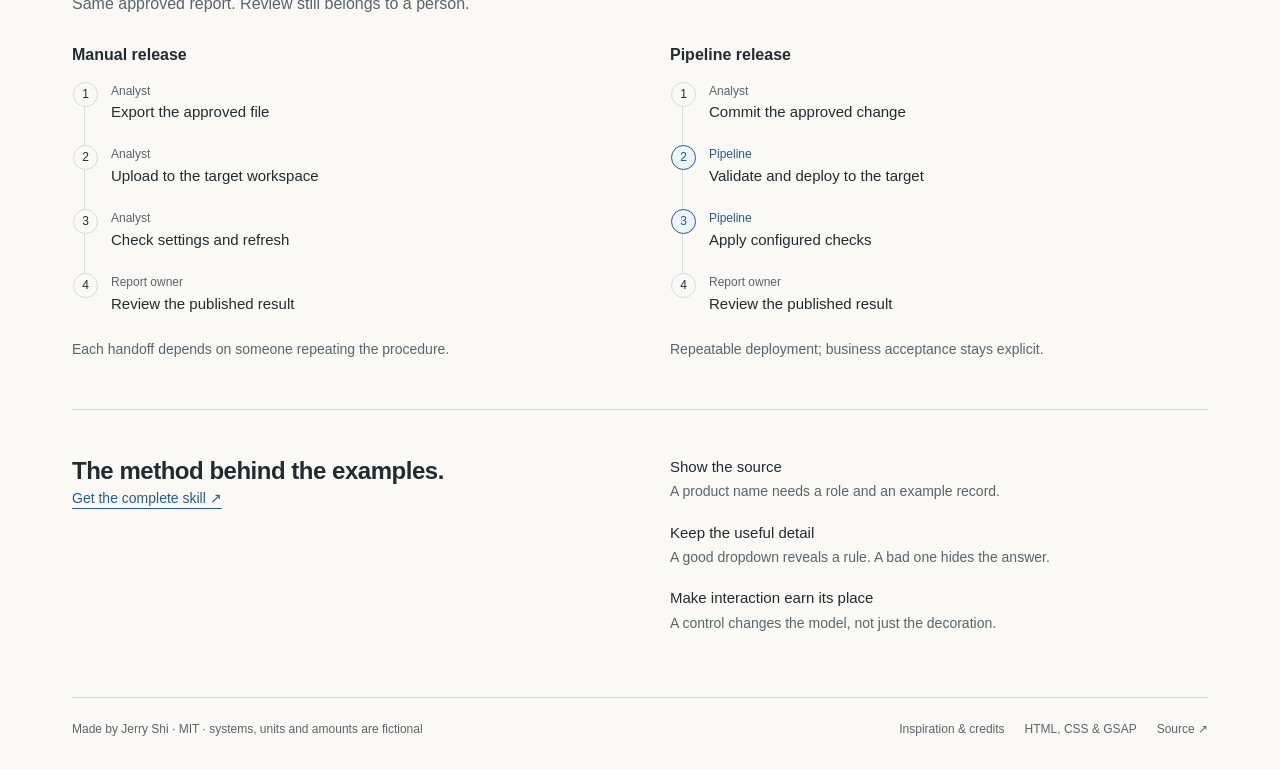
==== commit f8a68115: "Make the storage demo file-level with group, delete and back up; cut page subtext; rewrite workflows" ====
--- a/index.html
+++ b/index.html
@@ -80,7 +80,6 @@
             <h2>Where does the number come from?</h2>
             <p>Follow a sale through the rules to a reviewed payout.</p>
           </div>
-          <span class="annotation">Fictional system · illustrative values</span>
         </div>
         <div class="toolbar">
           <fieldset>
@@ -192,23 +191,15 @@
             </button>
           </div>
           <p id="trace-status" role="status">
-            The complete route is visible. Step through to follow one record.
+            Step through to follow one record.
           </p>
         </div>
-        <p class="map-key">
-          The source exports rows to the warehouse; the workbook supplies its
-          rule. The warehouse produces the report, which finance reviews. Arrows
-          connect records and rules to their consumers; lanes show
-          responsibility.
-        </p>
       </section>
       <section id="calculation" class="example">
         <div class="section-head">
           <div>
             <h2>A negative adjustment can be correct.</h2>
-            <p>Change the case. Keep the input, rule, and result together.</p>
-          </div>
-          <span class="annotation">Standalone net-revenue example · 10%</span>
+          </div>
         </div>
         <div class="calculator">
           <div class="case-select">
@@ -226,12 +217,8 @@
               <div class="rule-example">
                 <p>Eligible change × 10% = commission change</p>
                 <p>
-                  A refund reverses the commission attributable to that refund.
-                  It is not a second charge for the original sale.
-                </p>
-                <p>
-                  This example assumes the refund is eligible for reversal and
-                  uses the original 10% rate.
+                  A refund reverses the commission on that refund at the same
+                  10%. It is not a second charge for the original sale.
                 </p>
               </div>
             </details>
@@ -258,12 +245,8 @@
         <div class="section-head">
           <div>
             <h2>Automation changes the handoffs.</h2>
-            <p>
-              Both paths publish the same approved report. Review still belongs
-              to a person.
-            </p>
-          </div>
-          <span class="annotation">Illustrative release process</span>
+            <p>Same approved report. Review still belongs to a person.</p>
+          </div>
         </div>
         <div class="comparison">
           <div>
@@ -295,10 +278,6 @@
       <section class="method" id="method">
         <div>
           <h2>The method behind the examples.</h2>
-          <p>
-            Research the real mechanism. Pick the example that resolves the
-            confusion. Give it a quiet, consistent interface. Check the result.
-          </p>
           <a
             href="https://github.com/jerryshi042003/sexy-documentation/blob/main/SKILL.md"
             >Get the complete skill ↗</a
@@ -320,7 +299,7 @@
         </dl>
       </section>
       <footer>
-        <span>Made by Jerry Shi · MIT</span>
+        <span>Made by Jerry Shi · MIT · systems, units and amounts are fictional</span>
         <div>
           <a
             href="https://github.com/jerryshi042003/sexy-documentation/blob/main/references/inspiration.md"
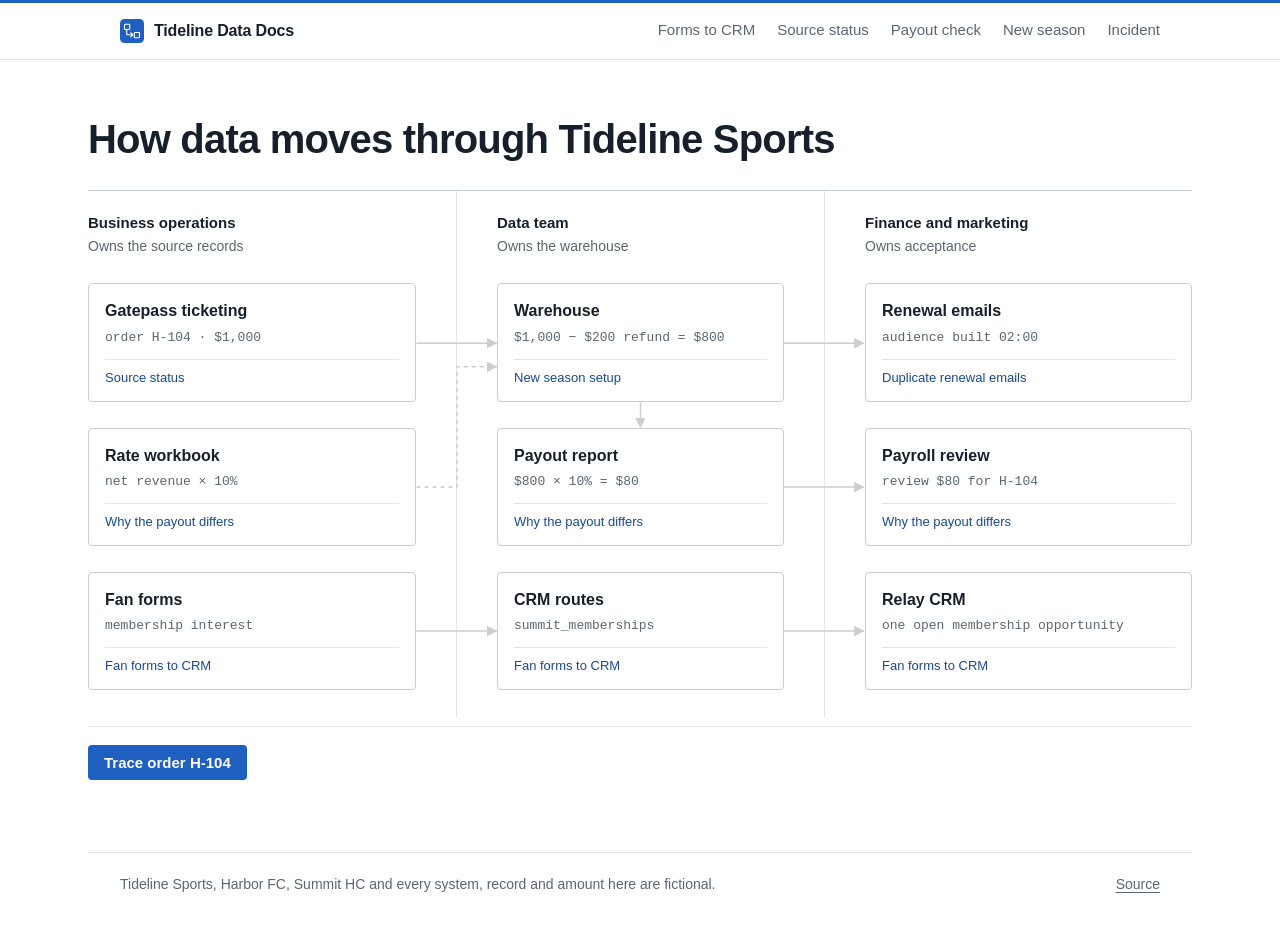
==== commit 6dc44cd0: "Rebuild as data docs: system graph home and five document types Keep the ownership graph as the home" ====
--- a/index.html
+++ b/index.html
@@ -3,315 +3,98 @@
   <head>
     <meta charset="utf-8" />
     <meta name="viewport" content="width=device-width,initial-scale=1" />
-    <meta
-      name="description"
-      content="A practical skill for visual documentation. Trace a source, inspect a rule, compare a workflow."
-    />
-    <title>Sexy Documentation — Jerry Shi</title>
+    <meta name="description" content="Data docs for a fictional sports group: a system graph and five working documents." />
+    <title>Tideline Data Docs</title>
     <link rel="icon" href="assets/mark.svg" type="image/svg+xml" />
-    <link rel="stylesheet" href="examples/style.css" />
-    <script defer src="examples/model.js"></script>
-    <script defer src="examples/app.js"></script>
+    <link rel="stylesheet" href="assets/site.css" />
+    <script defer src="assets/graph.js"></script>
   </head>
   <body>
-    <a class="skip" href="#main">Skip to examples</a>
-    <svg class="symbol-bank" aria-hidden="true">
-      <defs>
-        <symbol id="ticket" viewBox="0 0 32 32">
-          <path d="M5 7h22v7a3 3 0 0 0 0 6v5H5v-5a3 3 0 0 0 0-6Z" />
-          <path d="M21 7v18" stroke-dasharray="2 3" />
-        </symbol>
-        <symbol id="sheet" viewBox="0 0 32 32">
-          <path d="M7 4h13l6 6v18H7Z M20 4v7h6 M11 16h11 M11 21h11 M16 16v9" />
-        </symbol>
-        <symbol id="database" viewBox="0 0 32 32">
-          <ellipse cx="16" cy="7" rx="11" ry="4" />
-          <path d="M5 7v17c0 6 22 6 22 0V7 M5 15c0 6 22 6 22 0" />
-        </symbol>
-        <symbol id="chart" viewBox="0 0 32 32">
-          <path d="M5 4v24h23 M10 23V14 M17 23V7 M24 23V11" />
-        </symbol>
-        <symbol id="check" viewBox="0 0 32 32">
-          <rect x="5" y="5" width="22" height="22" rx="5" />
-          <path d="m10 16 4 4 8-9" />
-        </symbol>
-      </defs>
-    </svg>
     <header class="site-header">
-      <a href="#" class="wordmark"
-        ><img src="assets/mark.svg" width="28" height="28" alt="" />Sexy
-        Documentation</a
-      >
-      <nav aria-label="Main">
-        <a href="examples/favorites.html">Favorite demos</a
-        ><a
-          href="https://github.com/jerryshi042003/sexy-documentation/blob/main/SKILL.md"
-          >The skill</a
-        ><a href="https://github.com/jerryshi042003/sexy-documentation"
-          >GitHub ↗</a
-        >
-      </nav>
+      <div class="inner">
+        <a class="wordmark" href="./" aria-current="page"><img src="assets/mark.svg" width="24" height="24" alt="" />Tideline Data Docs</a>
+        <nav class="site-nav" aria-label="Documents">
+          <a href="docs/forms-to-crm.html">Forms to CRM</a>
+          <a href="docs/source-status.html">Source status</a>
+          <a href="docs/payout-differences.html">Payout check</a>
+          <a href="docs/new-season.html">New season</a>
+          <a href="docs/renewal-email-incident.html">Incident</a>
+        </nav>
+      </div>
     </header>
-    <main id="main">
-      <section class="intro">
-        <h1>Show how it works.</h1>
-        <p>
-          One skill for clear system maps, useful examples, and documentation
-          people can actually follow.
-        </p>
-        <div class="intro-links">
-          <a
-            class="primary"
-            href="https://github.com/jerryshi042003/sexy-documentation/blob/main/SKILL.md"
-            >Read SKILL.md <span aria-hidden="true">↗</span></a
-          ><a href="#system"
-            >Try the examples <span aria-hidden="true">↓</span></a
-          >
-        </div>
-      </section>
-      <div class="section-nav">
-        <a href="#system">Trace a system</a
-        ><a href="#calculation">Explain a number</a
-        ><a href="#workflow">Compare a workflow</a>
-      </div>
-      <section id="system" class="example">
-        <div class="section-head">
-          <div>
-            <h2>Where does the number come from?</h2>
-            <p>Follow a sale through the rules to a reviewed payout.</p>
-          </div>
-        </div>
-        <div class="toolbar">
-          <fieldset>
-            <legend>Business unit</legend>
-            <div class="segmented">
-              <button type="button" data-unit="harbor" aria-pressed="true">
-                Harbor FC</button
-              ><button type="button" data-unit="summit" aria-pressed="false">
-                Summit HC
-              </button>
-            </div>
-          </fieldset>
-          <p id="unit-description">
-            Harbor uses ticket sales less refunds as its commission basis.
-          </p>
-        </div>
-        <div
-          class="system-map"
-          aria-label="Source to payout, grouped by responsible team"
-        >
-          <svg class="flow-edges" aria-hidden="true">
+    <main>
+      <section class="home">
+        <h1>How data moves through Tideline Sports</h1>
+        <div class="graph" id="graph">
+          <svg class="edges" aria-hidden="true">
             <defs>
-              <marker
-                id="arrow"
-                viewBox="0 0 10 10"
-                refX="9"
-                refY="5"
-                markerWidth="6"
-                markerHeight="6"
-                orient="auto"
-              >
-                <path d="M0 0 10 5 0 10Z" fill="#245b91" />
-              </marker>
+              <marker id="arrow" viewBox="0 0 10 10" refX="9" refY="5" markerWidth="7" markerHeight="7" orient="auto"><path d="M0 0 10 5 0 10Z" /></marker>
+              <marker id="arrow-on" viewBox="0 0 10 10" refX="9" refY="5" markerWidth="7" markerHeight="7" orient="auto"><path d="M0 0 10 5 0 10Z" /></marker>
             </defs>
             <g></g>
           </svg>
           <div class="lane">
-            <div class="lane-heading">
-              Business operations<span>Owns source records</span>
-            </div>
-            <div class="node" data-stage="0">
-              <svg aria-hidden="true"><use href="#ticket" /></svg>
-              <div>
-                <h3 id="source-name">Ticket desk</h3>
-                <p id="source-role">Sales and refunds</p>
-                <code id="source-record">order H-104 · $1,000</code>
-              </div>
-            </div>
-            <div class="connector">
-              <span>Two inputs: orders + approved rules</span>
-            </div>
-            <div class="node rule-node">
-              <svg aria-hidden="true"><use href="#sheet" /></svg>
-              <div>
-                <h3>Rate workbook</h3>
-                <p>Approved business rules</p>
-                <code id="rule-record">net revenue × 10%</code>
-              </div>
-            </div>
-            <p class="access">Access: operations admin</p>
-          </div>
-          <div class="lane data-lane">
-            <div class="lane-heading">
-              Data team<span>Owns transformation</span>
-            </div>
-            <div class="node" data-stage="1">
-              <svg aria-hidden="true"><use href="#database" /></svg>
-              <div>
-                <h3>Warehouse</h3>
-                <p>Join the sale to its rule</p>
-                <code id="warehouse-record">$1,000 − $200 = $800</code>
-              </div>
-            </div>
-            <div class="connector">
-              <span>apply the matching rate</span><i aria-hidden="true"></i>
-            </div>
-            <div class="node" data-stage="2">
-              <svg aria-hidden="true"><use href="#chart" /></svg>
-              <div>
-                <h3>Payout report</h3>
-                <p>Calculated, not approved</p>
-                <code id="report-record">$800 × 10% = $80</code>
-              </div>
-            </div>
-            <p class="access">Access: data platform admin</p>
+            <div class="lane-head">Business operations<span>Owns the source records</span></div>
+            <a class="node" id="n-gatepass" href="docs/source-status.html#gatepass">
+              <strong>Gatepass ticketing</strong><code>order H-104 · $1,000</code>
+              <span class="to">→ Warehouse</span>
+              <span class="doc-link">Source status</span>
+            </a>
+            <a class="node" id="n-rates" href="docs/payout-differences.html">
+              <strong>Rate workbook</strong><code>net revenue × 10%</code>
+              <span class="to">→ Warehouse</span>
+              <span class="doc-link">Why the payout differs</span>
+            </a>
+            <a class="node" id="n-forms" href="docs/forms-to-crm.html">
+              <strong>Fan forms</strong><code>membership interest</code>
+              <span class="to">→ CRM routes</span>
+              <span class="doc-link">Fan forms to CRM</span>
+            </a>
           </div>
           <div class="lane">
-            <div class="lane-heading">Finance<span>Owns acceptance</span></div>
-            <div class="node" data-stage="3">
-              <svg aria-hidden="true"><use href="#check" /></svg>
-              <div>
-                <h3>Payroll review</h3>
-                <p>Reconcile and approve</p>
-                <code id="payroll-record">review $80 for H-104</code>
-              </div>
-            </div>
-            <div class="boundary-note">
-              <span class="line-swatch" aria-hidden="true"></span>
-              <p>A report refresh does not mean the payout is approved.</p>
-            </div>
-            <p class="access">Access: payroll admin</p>
+            <div class="lane-head">Data team<span>Owns the warehouse</span></div>
+            <a class="node" id="n-warehouse" href="docs/new-season.html">
+              <strong>Warehouse</strong><code>$1,000 − $200 refund = $800</code>
+              <span class="to">→ Payout report, renewal emails</span>
+              <span class="doc-link">New season setup</span>
+            </a>
+            <a class="node" id="n-payout" href="docs/payout-differences.html">
+              <strong>Payout report</strong><code>$800 × 10% = $80</code>
+              <span class="to">→ Payroll review</span>
+              <span class="doc-link">Why the payout differs</span>
+            </a>
+            <a class="node" id="n-routes" href="docs/forms-to-crm.html#routes">
+              <strong>CRM routes</strong><code>summit_memberships</code>
+              <span class="to">→ Relay CRM</span>
+              <span class="doc-link">Fan forms to CRM</span>
+            </a>
+          </div>
+          <div class="lane">
+            <div class="lane-head">Finance and marketing<span>Owns acceptance</span></div>
+            <a class="node" id="n-email" href="docs/renewal-email-incident.html">
+              <strong>Renewal emails</strong><code>audience built 02:00</code>
+              <span class="doc-link">Duplicate renewal emails</span>
+            </a>
+            <a class="node" id="n-payroll" href="docs/payout-differences.html">
+              <strong>Payroll review</strong><code>review $80 for H-104</code>
+              <span class="doc-link">Why the payout differs</span>
+            </a>
+            <a class="node" id="n-crm" href="docs/forms-to-crm.html#summit-memberships">
+              <strong>Relay CRM</strong><code>one open membership opportunity</code>
+              <span class="doc-link">Fan forms to CRM</span>
+            </a>
           </div>
         </div>
         <div class="trace">
-          <div class="trace-controls">
-            <button id="trace-next" type="button">Trace one record →</button
-            ><button id="trace-reset" type="button" class="quiet">
-              Show whole system
-            </button>
-          </div>
-          <p id="trace-status" role="status">
-            Step through to follow one record.
-          </p>
+          <button type="button" id="trace-next">Trace order H-104</button>
+          <button type="button" id="trace-reset" class="quiet" hidden>Show whole system</button>
+          <p id="trace-status" role="status" aria-live="polite"></p>
         </div>
       </section>
-      <section id="calculation" class="example">
-        <div class="section-head">
-          <div>
-            <h2>A negative adjustment can be correct.</h2>
-          </div>
-        </div>
-        <div class="calculator">
-          <div class="case-select">
-            <label for="case">Worked example</label
-            ><select id="case">
-              <option value="sale">New sale</option>
-              <option value="refund">Refund after payment</option>
-              <option value="mixed">Sale and refund together</option>
-            </select>
-            <p id="case-explanation">
-              A $1,000 eligible sale creates $100 in commission.
-            </p>
-            <details>
-              <summary>See the commission rule</summary>
-              <div class="rule-example">
-                <p>Eligible change × 10% = commission change</p>
-                <p>
-                  A refund reverses the commission on that refund at the same
-                  10%. It is not a second charge for the original sale.
-                </p>
-              </div>
-            </details>
-          </div>
-          <div class="math" aria-live="polite">
-            <div>
-              <span>New eligible sales</span><output id="sales">$1,000</output>
-            </div>
-            <div>
-              <span>Refund adjustment</span><output id="refund">$0</output>
-            </div>
-            <div class="subtotal">
-              <span>Eligible change</span><output id="basis">$1,000</output>
-            </div>
-            <div><span>Applied rate</span><output>10%</output></div>
-            <div class="result">
-              <span>Commission change</span
-              ><output id="commission">$100</output>
-            </div>
-          </div>
-        </div>
-      </section>
-      <section id="workflow" class="example">
-        <div class="section-head">
-          <div>
-            <h2>Automation changes the handoffs.</h2>
-            <p>Same approved report. Review still belongs to a person.</p>
-          </div>
-        </div>
-        <div class="comparison">
-          <div>
-            <h3>Manual release</h3>
-            <ol>
-              <li><span>Analyst</span>Export the approved file</li>
-              <li><span>Analyst</span>Upload to the target workspace</li>
-              <li><span>Analyst</span>Check settings and refresh</li>
-              <li><span>Report owner</span>Review the published result</li>
-            </ol>
-            <p>Each handoff depends on someone repeating the procedure.</p>
-          </div>
-          <div>
-            <h3>Pipeline release</h3>
-            <ol>
-              <li><span>Analyst</span>Commit the approved change</li>
-              <li class="machine">
-                <span>Pipeline</span>Validate and deploy to the target
-              </li>
-              <li class="machine">
-                <span>Pipeline</span>Apply configured checks
-              </li>
-              <li><span>Report owner</span>Review the published result</li>
-            </ol>
-            <p>Repeatable deployment; business acceptance stays explicit.</p>
-          </div>
-        </div>
-      </section>
-      <section class="method" id="method">
-        <div>
-          <h2>The method behind the examples.</h2>
-          <a
-            href="https://github.com/jerryshi042003/sexy-documentation/blob/main/SKILL.md"
-            >Get the complete skill ↗</a
-          >
-        </div>
-        <dl>
-          <div>
-            <dt>Show the source</dt>
-            <dd>A product name needs a role and an example record.</dd>
-          </div>
-          <div>
-            <dt>Keep the useful detail</dt>
-            <dd>A good dropdown reveals a rule. A bad one hides the answer.</dd>
-          </div>
-          <div>
-            <dt>Make interaction earn its place</dt>
-            <dd>A control changes the model, not just the decoration.</dd>
-          </div>
-        </dl>
-      </section>
-      <footer>
-        <span>Made by Jerry Shi · MIT · systems, units and amounts are fictional</span>
-        <div>
-          <a
-            href="https://github.com/jerryshi042003/sexy-documentation/blob/main/references/inspiration.md"
-            >Inspiration & credits</a
-          ><a
-            href="https://github.com/jerryshi042003/sexy-documentation/blob/main/references/toolkit.md"
-            >HTML, CSS & GSAP</a
-          ><a href="https://github.com/jerryshi042003/sexy-documentation"
-            >Source ↗</a
-          >
-        </div>
-      </footer>
     </main>
+    <footer class="site-footer">
+      <span>Tideline Sports, Harbor FC, Summit HC and every system, record and amount here are fictional.</span>
+      <a href="https://github.com/jerryshi042003/sexy-documentation">Source</a>
+    </footer>
   </body>
 </html>
--- a/assets/site.css
+++ b/assets/site.css
@@ -0,0 +1,493 @@
+:root {
+  --bg: #ffffff;
+  --ink: #17202a;
+  --muted: #5b6670;
+  --rule: #e3e6e8;
+  --rule-strong: #c9ced3;
+  --accent: #1f5fbf;
+  --accent-ink: #174a96;
+  --tint: #eef3fb;
+  --code-bg: #f5f6f7;
+  --sans: -apple-system, BlinkMacSystemFont, "Inter", "Segoe UI", Roboto,
+    "Helvetica Neue", Arial, sans-serif;
+  --mono: ui-monospace, "SF Mono", SFMono-Regular, Menlo, Consolas, monospace;
+  color-scheme: light;
+}
+@media (prefers-color-scheme: dark) {
+  :root:not([data-theme="light"]) {
+    --bg: #111418;
+    --ink: #e7eaee;
+    --muted: #9aa4ae;
+    --rule: #262c33;
+    --rule-strong: #39414a;
+    --accent: #7aa7f0;
+    --accent-ink: #a8c5f5;
+    --tint: #18233a;
+    --code-bg: #1a1f25;
+    color-scheme: dark;
+  }
+}
+:root[data-theme="dark"] {
+  --bg: #111418;
+  --ink: #e7eaee;
+  --muted: #9aa4ae;
+  --rule: #262c33;
+  --rule-strong: #39414a;
+  --accent: #7aa7f0;
+  --accent-ink: #a8c5f5;
+  --tint: #18233a;
+  --code-bg: #1a1f25;
+  color-scheme: dark;
+}
+
+* { box-sizing: border-box; }
+html { -webkit-text-size-adjust: 100%; }
+body {
+  margin: 0;
+  background: var(--bg);
+  color: var(--ink);
+  font: 16px/1.6 var(--sans);
+  -webkit-font-smoothing: antialiased;
+}
+a { color: var(--accent-ink); text-underline-offset: 3px; text-decoration-thickness: 1px; }
+a:focus-visible, button:focus-visible, summary:focus-visible {
+  outline: 2px solid var(--accent);
+  outline-offset: 2px;
+  border-radius: 2px;
+}
+code, pre { font-family: var(--mono); font-size: 0.875em; }
+:not(pre) > code {
+  background: var(--code-bg);
+  padding: 0.1em 0.35em;
+  border-radius: 3px;
+  overflow-wrap: anywhere;
+}
+
+/* Header */
+.site-header {
+  border-top: 3px solid var(--accent);
+  border-bottom: 1px solid var(--rule);
+}
+.site-header .inner {
+  max-width: 1104px;
+  margin: 0 auto;
+  padding: 0 32px;
+  min-height: 56px;
+  display: flex;
+  align-items: center;
+  justify-content: space-between;
+  gap: 8px 24px;
+  flex-wrap: wrap;
+}
+.wordmark {
+  display: inline-flex;
+  align-items: center;
+  gap: 10px;
+  color: var(--ink);
+  font-weight: 650;
+  text-decoration: none;
+  letter-spacing: -0.01em;
+}
+.site-nav { display: flex; flex-wrap: wrap; gap: 4px 22px; }
+.site-nav a {
+  color: var(--muted);
+  text-decoration: none;
+  font-size: 15px;
+  padding: 6px 0;
+  border-bottom: 2px solid transparent;
+}
+.site-nav a:hover { color: var(--ink); }
+.site-nav a[aria-current="page"] { color: var(--ink); border-bottom-color: var(--accent); }
+
+/* Shared layout */
+main { padding: 0 32px; }
+.doc, .home { max-width: 760px; margin: 0 auto; padding: 56px 0 24px; }
+.home { max-width: 1104px; }
+h1 {
+  font-size: 40px;
+  line-height: 1.15;
+  letter-spacing: -0.02em;
+  margin: 0 0 16px;
+  font-weight: 700;
+}
+h2 {
+  font-size: 22px;
+  line-height: 1.3;
+  letter-spacing: -0.01em;
+  margin: 48px 0 12px;
+  font-weight: 650;
+}
+h3 { font-size: 17px; margin: 28px 0 8px; font-weight: 650; }
+p { margin: 0 0 14px; }
+ul, ol { padding-left: 22px; margin: 0 0 16px; }
+li { margin: 4px 0; }
+.answer {
+  font-size: 20px;
+  line-height: 1.5;
+  margin: 0 0 36px;
+  max-width: 680px;
+}
+.wide { margin-left: calc(50% - min(520px, 50vw - 32px)); width: min(1040px, calc(100vw - 64px)); }
+
+details.more {
+  border-top: 1px solid var(--rule);
+  padding: 2px 0;
+}
+details.more:last-of-type { border-bottom: 1px solid var(--rule); }
+details.more > summary {
+  cursor: pointer;
+  list-style: none;
+  padding: 12px 0;
+  font-weight: 600;
+  display: flex;
+  gap: 10px;
+  align-items: baseline;
+}
+details.more > summary::-webkit-details-marker { display: none; }
+details.more > summary::before {
+  content: "+";
+  font-family: var(--mono);
+  color: var(--accent);
+  width: 12px;
+  flex: none;
+}
+details.more[open] > summary::before { content: "−"; }
+details.more > .body { padding: 0 0 16px 22px; }
+
+pre {
+  background: var(--code-bg);
+  padding: 14px 16px;
+  border-radius: 4px;
+  overflow-x: auto;
+  line-height: 1.55;
+  margin: 0 0 16px;
+}
+.code-block { position: relative; }
+.copy {
+  position: absolute;
+  top: 8px;
+  right: 8px;
+  font: 13px var(--sans);
+  color: var(--muted);
+  background: var(--bg);
+  border: 1px solid var(--rule-strong);
+  border-radius: 3px;
+  padding: 2px 8px;
+  cursor: pointer;
+}
+.copy:hover { color: var(--ink); }
+
+table { border-collapse: collapse; width: 100%; margin: 0 0 16px; font-size: 15px; }
+th, td { text-align: left; vertical-align: top; padding: 10px 12px 10px 0; border-bottom: 1px solid var(--rule); }
+th { font-weight: 600; color: var(--muted); font-size: 14px; }
+
+.doc-footer {
+  margin-top: 56px;
+  padding-top: 18px;
+  border-top: 1px solid var(--rule-strong);
+  display: grid;
+  grid-template-columns: repeat(4, auto);
+  justify-content: start;
+  gap: 4px 36px;
+  font-size: 14px;
+}
+.doc-footer dt { color: var(--muted); }
+.doc-footer dd { margin: 0; }
+.doc-footer div { display: grid; gap: 2px; }
+
+.site-footer {
+  max-width: 1104px;
+  margin: 48px auto 0;
+  padding: 20px 32px 40px;
+  border-top: 1px solid var(--rule);
+  color: var(--muted);
+  font-size: 14px;
+  display: flex;
+  justify-content: space-between;
+  flex-wrap: wrap;
+  gap: 8px 24px;
+}
+.site-footer a { color: var(--muted); }
+
+/* ---------- Home graph ---------- */
+.home h1 { margin-bottom: 28px; }
+.graph {
+  position: relative;
+  display: grid;
+  grid-template-columns: repeat(3, 1fr);
+  border-top: 1px solid var(--rule-strong);
+}
+.graph svg.edges {
+  position: absolute;
+  inset: 0;
+  width: 100%;
+  height: 100%;
+  pointer-events: none;
+  overflow: visible;
+}
+.edges path { fill: none; stroke: var(--rule-strong); stroke-width: 1.5; }
+.edges path.dashed { stroke-dasharray: 4 4; }
+.edges path.on { stroke: var(--accent); stroke-width: 2; }
+.edges marker path { fill: var(--rule-strong); stroke: none; }
+.edges marker#arrow-on path { fill: var(--accent); }
+.lane { padding: 20px 40px 28px; border-left: 1px solid var(--rule); display: flex; flex-direction: column; gap: 26px; }
+.lane:first-of-type { border-left: 0; padding-left: 0; }
+.lane:last-of-type { padding-right: 0; }
+.lane-head { font-size: 15px; font-weight: 650; }
+.lane-head span { display: block; color: var(--muted); font-weight: 400; font-size: 14px; }
+.node {
+  position: relative;
+  display: block;
+  padding: 14px 16px 12px;
+  border: 1px solid var(--rule-strong);
+  border-radius: 4px;
+  background: var(--bg);
+  color: var(--ink);
+  text-decoration: none;
+  transition: border-color 0.15s, background 0.15s;
+}
+.node:hover, .node:focus-visible { border-color: var(--accent); }
+.node strong { display: block; font-size: 16px; font-weight: 650; }
+.node code { display: block; background: none; padding: 0; margin-top: 4px; color: var(--muted); font-size: 13px; }
+.node .doc-link {
+  display: block;
+  margin-top: 10px;
+  padding-top: 8px;
+  border-top: 1px solid var(--rule);
+  color: var(--accent-ink);
+  font-size: 13px;
+}
+.node.on { border-color: var(--accent); background: var(--tint); }
+.node.on code { color: var(--ink); }
+.node .to { display: none; }
+
+.trace {
+  display: flex;
+  align-items: baseline;
+  gap: 8px 20px;
+  flex-wrap: wrap;
+  margin-top: 8px;
+  padding-top: 18px;
+  border-top: 1px solid var(--rule);
+}
+.trace button {
+  font: 600 15px var(--sans);
+  color: #fff;
+  background: var(--accent);
+  border: 0;
+  border-radius: 4px;
+  padding: 9px 16px;
+  cursor: pointer;
+}
+:root[data-theme="dark"] .trace button { color: #0d1117; }
+@media (prefers-color-scheme: dark) { :root:not([data-theme="light"]) .trace button { color: #0d1117; } }
+.trace button.quiet { background: none; color: var(--accent-ink); padding: 9px 0; }
+.trace p { margin: 0; flex: 1 1 320px; }
+
+/* ---------- System page: route map ---------- */
+.route-map { margin: 0 0 8px; }
+.route-head, .route-row {
+  display: grid;
+  grid-template-columns: 1.1fr 24px 1.2fr 24px 1fr 24px 1.3fr;
+  align-items: center;
+}
+.route-head { color: var(--muted); font-size: 13px; padding-bottom: 8px; border-bottom: 1px solid var(--rule-strong); }
+.route-head span:nth-child(2n) { visibility: hidden; }
+.route-row {
+  padding: 14px 0;
+  border-bottom: 1px solid var(--rule);
+  color: var(--ink);
+  text-decoration: none;
+}
+.route-row:hover .cell, .route-row:focus-visible .cell { border-color: var(--accent); }
+.route-row .use small { display: block; color: var(--muted); font-size: 13px; }
+.route-row .use strong { font-weight: 650; }
+.route-row .cell { border: 1px solid var(--rule-strong); border-radius: 4px; padding: 8px 10px; font-size: 14px; line-height: 1.35; }
+.route-row .cell.route { font-family: var(--mono); font-size: 13px; background: var(--tint); border-color: transparent; }
+.route-row .arrow { text-align: center; color: var(--muted); }
+.proof-chain { display: flex; flex-wrap: wrap; align-items: baseline; gap: 2px 0; margin: 0; padding: 0; list-style: none; font-family: var(--mono); font-size: 13.5px; }
+.proof-chain li { margin: 0; }
+.proof-chain li + li::before { content: "→"; color: var(--accent); margin: 0 10px; font-family: var(--sans); }
+dl.facts { display: grid; grid-template-columns: 124px 1fr; gap: 6px 16px; margin: 0 0 14px; }
+dl.facts dt { color: var(--muted); }
+dl.facts dd { margin: 0; }
+.callout { border-left: 3px solid var(--accent); padding: 4px 0 4px 16px; margin: 24px 0; }
+
+/* ---------- Source catalogue ---------- */
+.stage-matrix { margin: 0 0 36px; }
+.stage-matrix .row {
+  display: grid;
+  grid-template-columns: minmax(150px, 1.4fr) repeat(5, 1fr) 92px;
+  align-items: center;
+  gap: 0;
+  border-bottom: 1px solid var(--rule);
+  padding: 10px 0;
+  color: var(--ink);
+  text-decoration: none;
+}
+.stage-matrix .row.head { color: var(--muted); font-size: 13px; border-bottom-color: var(--rule-strong); padding: 0 0 8px; }
+.stage-matrix a.row:hover .name { color: var(--accent-ink); }
+.stage-matrix .name { font-weight: 600; font-size: 15px; }
+.stage-matrix .seg { height: 10px; margin-right: 3px; background: var(--rule); }
+.stage-matrix .seg.done { background: var(--accent); }
+.stage-matrix .seg.stop { background: var(--accent); }
+.stage-matrix .seg.paused { background: repeating-linear-gradient(135deg, var(--ink) 0 2px, transparent 2px 5px); }
+.status { font-size: 13px; font-weight: 600; text-align: right; }
+.status::before { content: ""; display: inline-block; width: 9px; height: 9px; border-radius: 50%; margin-right: 6px; vertical-align: 0; }
+.status.ready::before { background: var(--accent); }
+.status.limited::before { border: 1.5px solid var(--accent); }
+.status.blocked::before { background: repeating-linear-gradient(135deg, var(--ink) 0 1.5px, transparent 1.5px 3.5px); border: 1px solid var(--ink); }
+
+details.source { border-top: 1px solid var(--rule); scroll-margin-top: 16px; }
+details.source:last-of-type { border-bottom: 1px solid var(--rule); }
+details.source > summary {
+  cursor: pointer;
+  list-style: none;
+  display: grid;
+  grid-template-columns: 1fr auto;
+  gap: 16px;
+  padding: 14px 0;
+  align-items: baseline;
+}
+details.source > summary::-webkit-details-marker { display: none; }
+details.source > summary strong { font-weight: 650; }
+details.source > summary small { display: block; color: var(--muted); font-size: 14px; }
+details.source .body { padding: 0 0 18px; }
+.track { display: flex; margin: 2px 0 16px; padding: 0; list-style: none; font-size: 13px; }
+.track li { flex: 1; margin: 0; padding: 8px 0 0; border-top: 3px solid var(--rule); color: var(--muted); }
+.track li.done { border-top-color: var(--accent); color: var(--ink); }
+.track li.current { border-top-color: var(--accent); color: var(--ink); font-weight: 650; }
+.track li.paused { border-top-color: var(--ink); border-top-style: dashed; color: var(--ink); font-weight: 650; }
+
+/* ---------- Reconciliation ---------- */
+.periods { display: grid; grid-template-columns: repeat(5, 1fr); border-bottom: 1px solid var(--rule-strong); margin: 0 0 24px; }
+.periods button {
+  font: inherit;
+  text-align: left;
+  background: none;
+  border: 0;
+  border-bottom: 2px solid transparent;
+  margin-bottom: -1px;
+  padding: 10px 12px 10px 0;
+  color: var(--muted);
+  cursor: pointer;
+}
+.periods button strong { display: block; color: var(--ink); font-size: 15px; font-weight: 600; }
+.periods button span { font-family: var(--mono); font-size: 13px; }
+.periods button[aria-selected="true"] { border-bottom-color: var(--accent); }
+.periods button[aria-selected="true"] strong { color: var(--accent-ink); }
+.waterfall { width: 100%; height: auto; display: block; margin: 0 0 12px; overflow: visible; }
+.waterfall text { font: 13px var(--sans); fill: var(--muted); }
+.waterfall text.val { font-family: var(--mono); fill: var(--ink); }
+.waterfall .bar { fill: var(--accent); }
+.waterfall .bar.neg { fill: none; stroke: var(--accent); stroke-width: 1.5; }
+.waterfall .bar.total { fill: var(--ink); }
+.waterfall .zero { stroke: var(--rule-strong); }
+.waterfall .link { stroke: var(--muted); stroke-dasharray: 2 3; }
+.causes { list-style: none; padding: 0; margin: 0 0 18px; }
+.causes li { display: grid; grid-template-columns: 1fr auto; gap: 16px; padding: 10px 0; border-bottom: 1px solid var(--rule); margin: 0; }
+.causes li small { display: block; color: var(--muted); font-size: 14px; }
+.causes code, .equation code { background: none; padding: 0; white-space: nowrap; }
+.equation code { white-space: normal; }
+.equation { font-family: var(--mono); font-size: 14px; background: var(--code-bg); padding: 12px 14px; border-radius: 4px; margin: 0 0 16px; overflow-wrap: anywhere; }
+.equation span { display: block; color: var(--muted); margin-top: 4px; }
+.open-period { border-left: 3px solid var(--rule-strong); padding: 6px 0 6px 16px; }
+
+/* ---------- Runbook ---------- */
+.runorder { display: grid; grid-template-columns: 160px 1fr; border-top: 1px solid var(--rule-strong); margin: 0 0 8px; }
+.runorder .who { padding: 16px 0; border-bottom: 1px solid var(--rule); font-size: 14px; font-weight: 650; }
+.runorder .who span { display: block; font-weight: 400; color: var(--muted); }
+.runorder .steps { display: flex; gap: 10px; align-items: center; padding: 14px 0; border-bottom: 1px solid var(--rule); flex-wrap: wrap; }
+.runorder .step { border: 1px solid var(--rule-strong); border-radius: 4px; padding: 7px 10px; font-size: 14px; line-height: 1.35; text-decoration: none; color: var(--ink); }
+.runorder a.step:hover { border-color: var(--accent); }
+.runorder .step b { font-family: var(--mono); color: var(--accent-ink); font-weight: 600; margin-right: 6px; }
+.runorder .step.auto { background: var(--tint); border-color: transparent; font-family: var(--mono); font-size: 13px; }
+.runorder .step.opt { border-style: dashed; }
+.runorder .gap { color: var(--muted); }
+ol.required > li { margin: 0 0 18px; padding-left: 4px; }
+
+/* ---------- Incident ---------- */
+.timeline { list-style: none; padding: 0; margin: 0 0 8px; position: relative; }
+.timeline::before { content: ""; position: absolute; left: 112px; top: 6px; bottom: 6px; width: 1px; background: var(--rule-strong); }
+.timeline li { display: grid; grid-template-columns: 100px 24px 1fr; gap: 0; margin: 0; padding: 0 0 18px; }
+.timeline time { font-family: var(--mono); font-size: 13px; color: var(--muted); padding-top: 2px; }
+.timeline .dot { width: 11px; height: 11px; border-radius: 50%; margin: 6px 0 0 7px; background: var(--bg); border: 2px solid var(--accent); position: relative; z-index: 1; }
+.timeline .dot.verified { background: var(--accent); }
+.timeline .dot.inferred { background: var(--bg); }
+.timeline .dot.unknown { border-style: dashed; border-color: var(--muted); }
+.timeline .dot.symptom { background: var(--ink); border-color: var(--ink); }
+.timeline strong { display: block; font-weight: 650; }
+.timeline p { margin: 2px 0 0; color: var(--muted); font-size: 15px; }
+.legend { display: flex; flex-wrap: wrap; gap: 6px 22px; font-size: 13px; color: var(--muted); margin: 0 0 28px 124px; }
+.legend span { display: inline-flex; align-items: center; gap: 7px; }
+.legend i { width: 10px; height: 10px; border-radius: 50%; border: 2px solid var(--accent); display: inline-block; }
+.legend i.verified { background: var(--accent); }
+.legend i.unknown { border-style: dashed; border-color: var(--muted); }
+.legend i.symptom { background: var(--ink); border-color: var(--ink); }
+.split { display: grid; grid-template-columns: repeat(3, 1fr); gap: 0; border-top: 1px solid var(--rule-strong); margin: 0 0 8px; }
+.split div { padding: 14px 18px 14px 0; }
+.split div + div { padding-left: 18px; border-left: 1px solid var(--rule); }
+.split h3 { margin: 0 0 6px; font-size: 15px; }
+.split p { font-size: 15px; margin: 0; }
+.tag { font-size: 13px; color: var(--muted); white-space: nowrap; }
+
+/* ---------- Phones ---------- */
+@media (max-width: 860px) {
+  .graph { grid-template-columns: 1fr; }
+  .graph svg.edges { display: none; }
+  .lane, .lane:first-of-type, .lane:last-of-type { padding: 20px 0 24px; border-left: 0; border-top: 1px solid var(--rule); gap: 14px; }
+  .lane:first-of-type { border-top: 0; }
+  .node .to { display: block; margin-top: 6px; font-size: 13px; color: var(--muted); }
+}
+@media (max-width: 700px) {
+  main { padding: 0 16px; }
+  .site-header .inner { padding: 10px 16px; }
+  .site-nav { gap: 2px 16px; }
+  .site-nav a { font-size: 14px; }
+  .doc, .home { padding-top: 32px; }
+  h1 { font-size: 30px; }
+  .answer { font-size: 18px; margin-bottom: 28px; }
+  .wide { margin-left: 0; width: 100%; }
+  .site-footer { padding: 20px 16px 32px; }
+  .doc-footer { grid-template-columns: 1fr 1fr; gap: 12px 24px; }
+  .route-head { display: none; }
+  .route-row { grid-template-columns: 1fr; gap: 6px; }
+  .route-row .arrow { text-align: left; padding-left: 10px; line-height: 1; }
+  .route-row .arrow::before { content: "↓"; }
+  .route-row .arrow { font-size: 0; }
+  .route-row .arrow::before { font-size: 14px; }
+  .stage-matrix .row { grid-template-columns: 1fr repeat(5, 18px) 78px; gap: 0 2px; }
+  .stage-matrix .row.head span:not(:first-child):not(:last-child) { font-size: 0; }
+  .stage-matrix .name { font-size: 14px; }
+  .periods { grid-template-columns: repeat(3, 1fr); }
+  .runorder { grid-template-columns: 1fr; }
+  .runorder .who { border-bottom: 0; padding-bottom: 0; }
+  .timeline::before { left: 6px; }
+  .timeline li { grid-template-columns: 24px 1fr; }
+  .timeline time { grid-column: 2; grid-row: 1; }
+  .timeline .dot { grid-column: 1; grid-row: 1; margin-left: 1px; }
+  .timeline li > div { grid-column: 2; }
+  .legend { margin-left: 0; }
+  .split { grid-template-columns: 1fr; }
+  .split div + div { padding-left: 0; border-left: 0; border-top: 1px solid var(--rule); }
+  dl.facts { grid-template-columns: 1fr; gap: 0; }
+  dl.facts dd { margin-bottom: 8px; }
+}
+@media (prefers-reduced-motion: reduce) { * { transition: none !important; } }
+.equation .eq-label { margin: 0 0 4px; color: var(--ink); font-family: var(--sans); font-weight: 600; }
+@media (max-width: 700px) {
+  .route-row { gap: 2px; padding: 16px 0; }
+  .route-row .use { margin-bottom: 6px; }
+  .route-row .use + .arrow { display: none; }
+  .route-row .cell { padding: 6px 10px; }
+  .node { padding: 12px 14px 10px; }
+  .node .doc-link { margin-top: 8px; padding-top: 6px; }
+  .site-nav a { padding: 3px 0; }
+}
+@media (max-width: 700px) {
+  .periods { grid-template-columns: 1fr; border-bottom: 0; border-top: 1px solid var(--rule-strong); }
+  .periods button { display: flex; justify-content: space-between; align-items: baseline; border-bottom: 1px solid var(--rule); border-left: 3px solid transparent; margin: 0; padding: 9px 0 9px 10px; }
+  .periods button strong { display: inline; }
+  .periods button[aria-selected="true"] { border-bottom-color: var(--rule); border-left-color: var(--accent); }
+  .causes code { white-space: normal; }
+}
